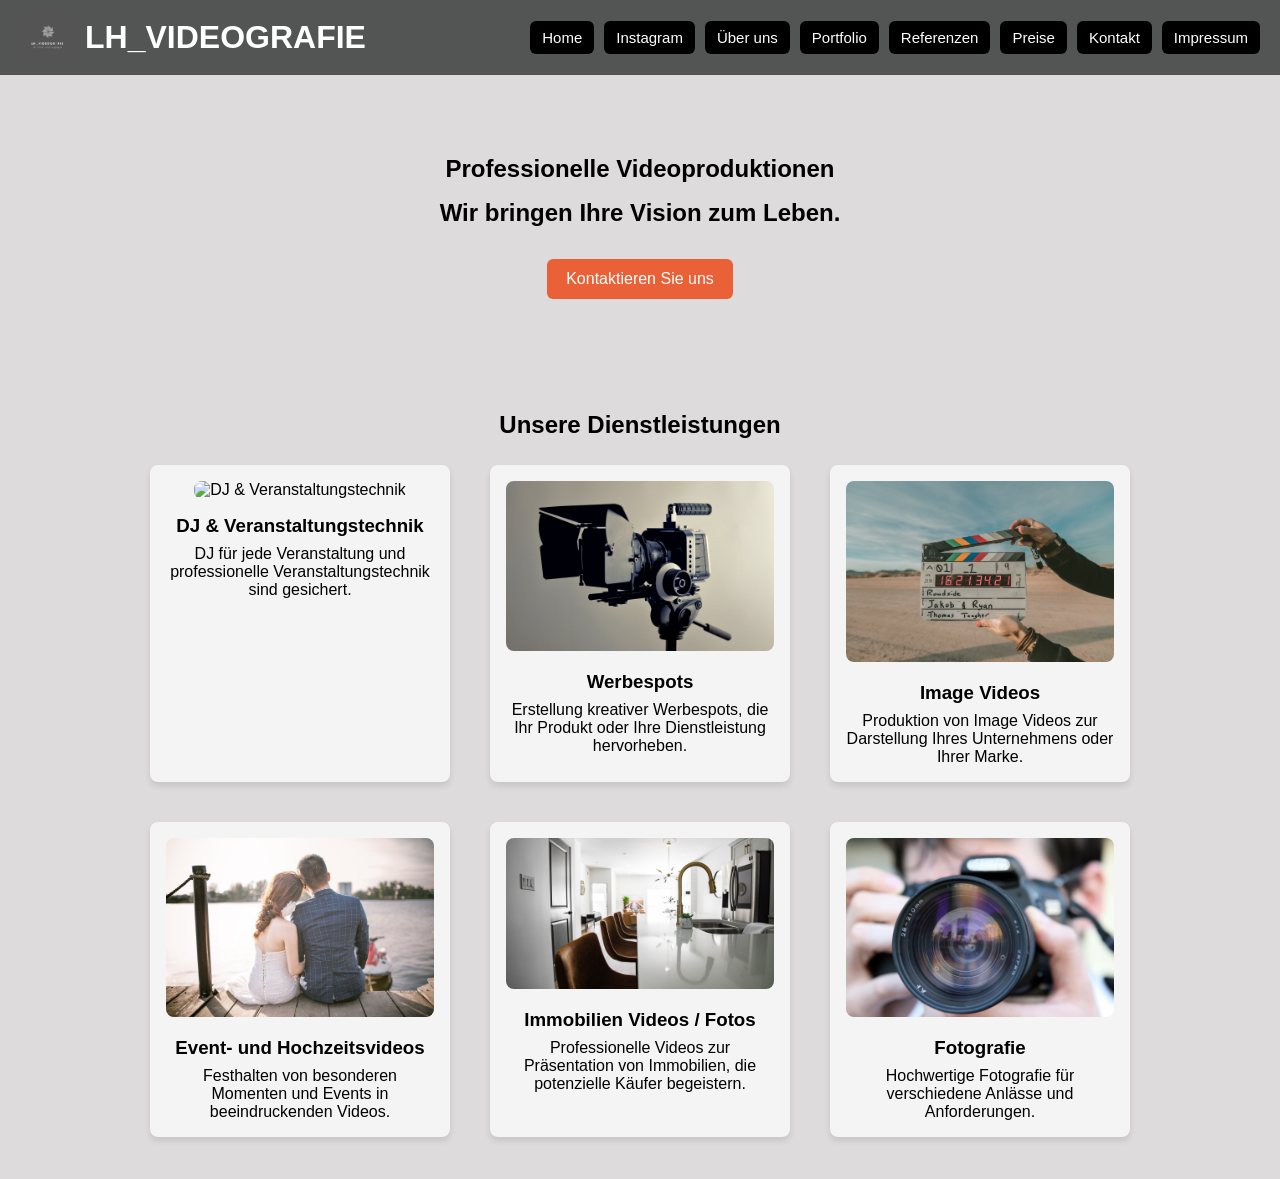
==== index.html @ eb7c2c65 "Update index.html" ====
<!DOCTYPE html>
<html lang="de">
<head>
  <meta charset="UTF-8">
  <meta name="viewport" content="width=device-width, initial-scale=1.0">
  <title>LH_VIDEOGRAFIE</title>

  <link rel="stylesheet" href="Kopf.css">

  <style>
    #hero {
      background: url('frankfurt_dunkel.jpg') no-repeat center center/cover;
      color: black;
      text-align: center;
      padding: 5rem 1rem;
    }

    #hero .btn {
      background: rgb(235, 97, 55);
      color: white;
      padding: 0.7rem 1.2rem;
      text-decoration: none;
      display: inline-block;
      border-radius: 6px;
      margin-top: 1rem;
    }

    h2 {
      text-align: center;
      margin-bottom: 1rem;
    }

    .container {
      width: 90%;
      max-width: 1200px;
      margin: auto;
    }

    .services-box {
      display: flex;
      justify-content: center;
      flex-wrap: wrap;
      gap: 20px;
    }

    .service {
      background: #f4f4f4;
      padding: 1rem;
      border-radius: 8px;
      width: 300px;
      box-shadow: 0 4px 6px rgba(0, 0, 0, 0.1);
      text-align: center;
    }

    .service img {
      width: 100%;
      height: auto;
      border-radius: 8px;
    }

    .service h3 {
      margin: 1rem 0 0.5rem;
    }

    #services {
      padding: 2rem 0;
    }
  </style>
</head>

<body>

  <header class="header">
    <div class="logo-area">
      <img src="Logo.jpg" alt="Logo">
      <h1>LH_VIDEOGRAFIE</h1>
    </div>

    <button id="menu-toggle" class="menu-toggle" aria-label="Menü öffnen">☰</button>

    <nav>
      <ul id="main-nav" class="nav-menu">
        <li><a href="index.html">Home</a></li>
        <li><a href="https://www.instagram.com/lh_videografie/" target="_blank">Instagram</a></li>
        <li><a href="Erfahrung.html">Über uns</a></li>
        <li><a href="portfolio.html">Portfolio</a></li>
        <li><a href="referenzen.html">Referenzen</a></li>
        <li><a href="preise.html">Preise</a></li>
        <li><a href="kontakt.html">Kontakt</a></li>
        <li><a href="impressum.html">Impressum</a></li>
      </ul>
    </nav>
  </header>

  <section id="hero">
    <div class="container">
      <h2>Professionelle Videoproduktionen</h2>
      <h2>Wir bringen Ihre Vision zum Leben.</h2>
      <a href="kontakt.html" class="btn">Kontaktieren Sie uns</a>
    </div>
  </section>

  <section id="services">
    <div class="container">
      <h2>Unsere Dienstleistungen</h2>

      <div class="services-box">

        <div class="service">
          <img src="dj.jpg" alt="DJ & Veranstaltungstechnik">
          <h3>DJ & Veranstaltungstechnik</h3>
          <p>DJ für jede Veranstaltung und professionelle Veranstaltungstechnik sind gesichert.</p>
        </div>

        <div class="service">
          <img src="cam.jpg" alt="Werbespots">
          <h3>Werbespots</h3>
          <p>Erstellung kreativer Werbespots, die Ihr Produkt oder Ihre Dienstleistung hervorheben.</p>
        </div>

        <div class="service">
          <img src="filmproduktion.jpg" alt="Image Videos">
          <h3>Image Videos</h3>
          <p>Produktion von Image Videos zur Darstellung Ihres Unternehmens oder Ihrer Marke.</p>
        </div>

        <div class="service">
          <img src="couple.jpg" alt="Event- und Hochzeitsvideos">
          <h3>Event- und Hochzeitsvideos</h3>
          <p>Festhalten von besonderen Momenten und Events in beeindruckenden Videos.</p>
        </div>

        <div class="service">
          <img src="werbe.jpg" alt="Immobilien Videos">
          <h3>Immobilien Videos / Fotos</h3>
          <p>Professionelle Videos zur Präsentation von Immobilien, die potenzielle Käufer begeistern.</p>
        </div>

        <div class="service">
          <img src="fotog.jpg" alt="Fotografie">
          <h3>Fotografie</h3>
          <p>Hochwertige Fotografie für verschiedene Anlässe und Anforderungen.</p>
        </div>

      </div>
    </div>
  </section>

  <script src="script.js"></script>

</body>
</html>
---- Kopf.css ----
/* RESET */
* {
  margin: 0;
  padding: 0;
  box-sizing: border-box;
  font-family: Arial, sans-serif;
}

body {
  background: #dddbdb;
}

/* HEADER */
.header {
  width: 100%;
  background: rgb(83, 84, 84);
  color: white;
  display: flex;
  align-items: center;
  justify-content: space-between;
  padding: 10px 20px;
  position: sticky;
  top: 0;
  z-index: 1000;
  min-height: 72px;
}

.logo-area {
  display: flex;
  align-items: center;
  gap: 10px;
}

.logo-area img {
  width: 55px;
  height: 55px;
}

/* DESKTOP NAV */
.nav-menu {
  display: flex;
  list-style: none;
  gap: 10px;
  align-items: center;
  flex-wrap: wrap;
  justify-content: flex-end;
}

.nav-menu li a {
  color: white;
  text-decoration: none;
  padding: 8px 12px;
  background: black;
  border-radius: 6px;
  display: block;
  white-space: nowrap;
  font-size: 15px;
}

.nav-menu li a:hover {
  background: rgb(235, 97, 55);
}

/* BURGER */
.menu-toggle {
  display: none;
  font-size: 32px;
  background: none;
  border: none;
  color: white;
  cursor: pointer;
  padding: 10px;
}

/* TABLET + HANDY */
@media (max-width: 1024px) {

  .menu-toggle {
    display: block;
    z-index: 2000;
  }

  .nav-menu {
    display: none;
    position: absolute;
    top: 72px;
    left: 0;
    width: 100%;
    flex-direction: column;
    background: rgb(50, 50, 50);
    padding: 10px 0;
    gap: 0;
  }

  .nav-menu.active {
    display: flex;
  }

  .nav-menu li {
    width: 100%;
    text-align: center;
    margin: 0;
  }

  .nav-menu li a {
    width: 100%;
    border-radius: 0;
    padding: 14px;
    font-size: 16px;
  }
}

/* SERVICES */
.services-box {
  display: flex;
  flex-wrap: wrap;
  justify-content: center;
}

.service {
  background: white;
  margin: 10px;
  padding: 15px;
  width: 280px;
  border-radius: 10px;
  text-align: center;
}

.service img {
  width: 100%;
  border-radius: 10px;
}
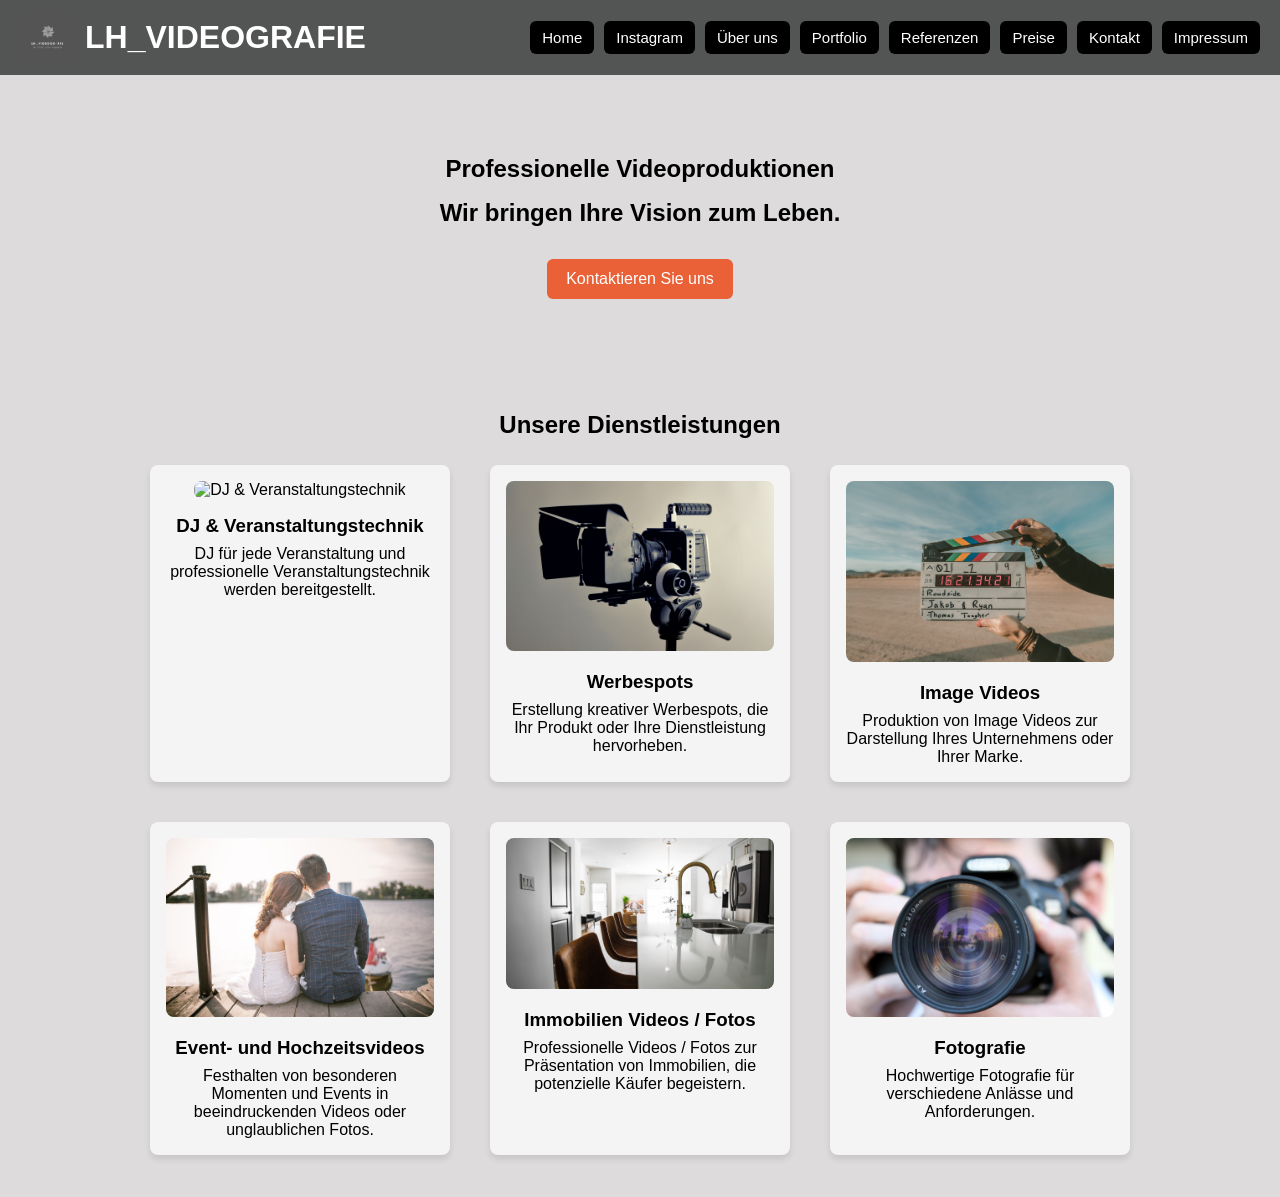
==== commit ff8bd033: "Update index.html" ====
--- a/index.html
+++ b/index.html
@@ -31,7 +31,7 @@
     }
 
     .container {
-      width: 90%;
+      width: 100%;
       max-width: 1200px;
       margin: auto;
     }
@@ -82,7 +82,7 @@
       <ul id="main-nav" class="nav-menu">
         <li><a href="index.html">Home</a></li>
         <li><a href="https://www.instagram.com/lh_videografie/" target="_blank">Instagram</a></li>
-        <li><a href="Erfahrung.html">Über uns</a></li>
+        <li><a href="erfahrung.html">Über uns</a></li>
         <li><a href="portfolio.html">Portfolio</a></li>
         <li><a href="referenzen.html">Referenzen</a></li>
         <li><a href="preise.html">Preise</a></li>
@@ -109,7 +109,7 @@
         <div class="service">
           <img src="dj.jpg" alt="DJ & Veranstaltungstechnik">
           <h3>DJ & Veranstaltungstechnik</h3>
-          <p>DJ für jede Veranstaltung und professionelle Veranstaltungstechnik sind gesichert.</p>
+          <p>DJ für jede Veranstaltung und professionelle Veranstaltungstechnik werden bereitgestellt.</p>
         </div>
 
         <div class="service">
@@ -127,13 +127,13 @@
         <div class="service">
           <img src="couple.jpg" alt="Event- und Hochzeitsvideos">
           <h3>Event- und Hochzeitsvideos</h3>
-          <p>Festhalten von besonderen Momenten und Events in beeindruckenden Videos.</p>
+          <p>Festhalten von besonderen Momenten und Events in beeindruckenden Videos oder unglaublichen Fotos.</p>
         </div>
 
         <div class="service">
           <img src="werbe.jpg" alt="Immobilien Videos">
           <h3>Immobilien Videos / Fotos</h3>
-          <p>Professionelle Videos zur Präsentation von Immobilien, die potenzielle Käufer begeistern.</p>
+          <p>Professionelle Videos / Fotos zur Präsentation von Immobilien, die potenzielle Käufer begeistern.</p>
         </div>
 
         <div class="service">
--- a/Kopf.css
+++ b/Kopf.css
@@ -39,6 +39,7 @@
 
 /* DESKTOP NAV */
 .nav-menu {
+  width: 100%;
   display: flex;
   list-style: none;
   gap: 10px;
@@ -82,6 +83,7 @@
   }
 
   .nav-menu {
+    width: 100%;
     display: none;
     position: absolute;
     top: 72px;
@@ -131,3 +133,116 @@
   width: 100%;
   border-radius: 10px;
 }
+
+
+
+
+
+
+
+/* =========================
+   MOBILE + TABLET
+========================= */
+@media (max-width: 1024px) {
+
+  .header {
+    display: flex;
+    flex-direction: column;   /* Logo oben, Burger darunter */
+    align-items: center;
+    justify-content: center;
+    padding: 10px;
+    gap: 10px;
+    position: relative;
+  }
+
+  .logo-area {
+    justify-content: center;
+    text-align: center;
+    flex-wrap: wrap;
+  }
+
+  .menu-toggle {
+    display: block;
+    position: relative;
+    margin-top: 5px;
+    z-index: 2000;
+  }
+
+  .nav-menu {
+    display: none;
+    flex-direction: column;
+    width: 100%;
+    background: rgb(50, 50, 50);
+    position: relative;   /* nicht mehr außerhalb */
+    top: 0;
+    left: 0;
+    padding: 10px 0;
+    gap: 0;
+  }
+
+  .nav-menu.active {
+    display: flex;
+  }
+
+  .nav-menu li {
+    width: 100%;
+    text-align: center;
+    margin: 4px 0;
+  }
+
+  .nav-menu li a {
+    width: 100%;
+    border-radius: 0;
+    padding: 12px;
+  }
+}
+
+
+
+
+
+
+
+
+
+/* =========================
+   RESPONSIVE TABLE (MOBILE)
+========================= */
+@media (max-width: 768px) {
+
+  .price-list thead {
+    display: none; /* Kopfzeile ausblenden */
+  }
+
+  .price-list, 
+  .price-list tbody, 
+  .price-list tr, 
+  .price-list td {
+    display: block;
+    width: 100%;
+  }
+
+  .price-list tr {
+    margin-bottom: 15px;
+    background: #fff;
+    border-radius: 10px;
+    box-shadow: 0 2px 6px rgba(0,0,0,0.1);
+    overflow: hidden;
+  }
+
+  .price-list td {
+    text-align: right;
+    padding: 12px;
+    position: relative;
+    border: none;
+    border-bottom: 1px solid #eee;
+  }
+
+  .price-list td::before {
+    content: attr(data-label);
+    position: absolute;
+    left: 12px;
+    font-weight: bold;
+    text-align: left;
+  }
+}
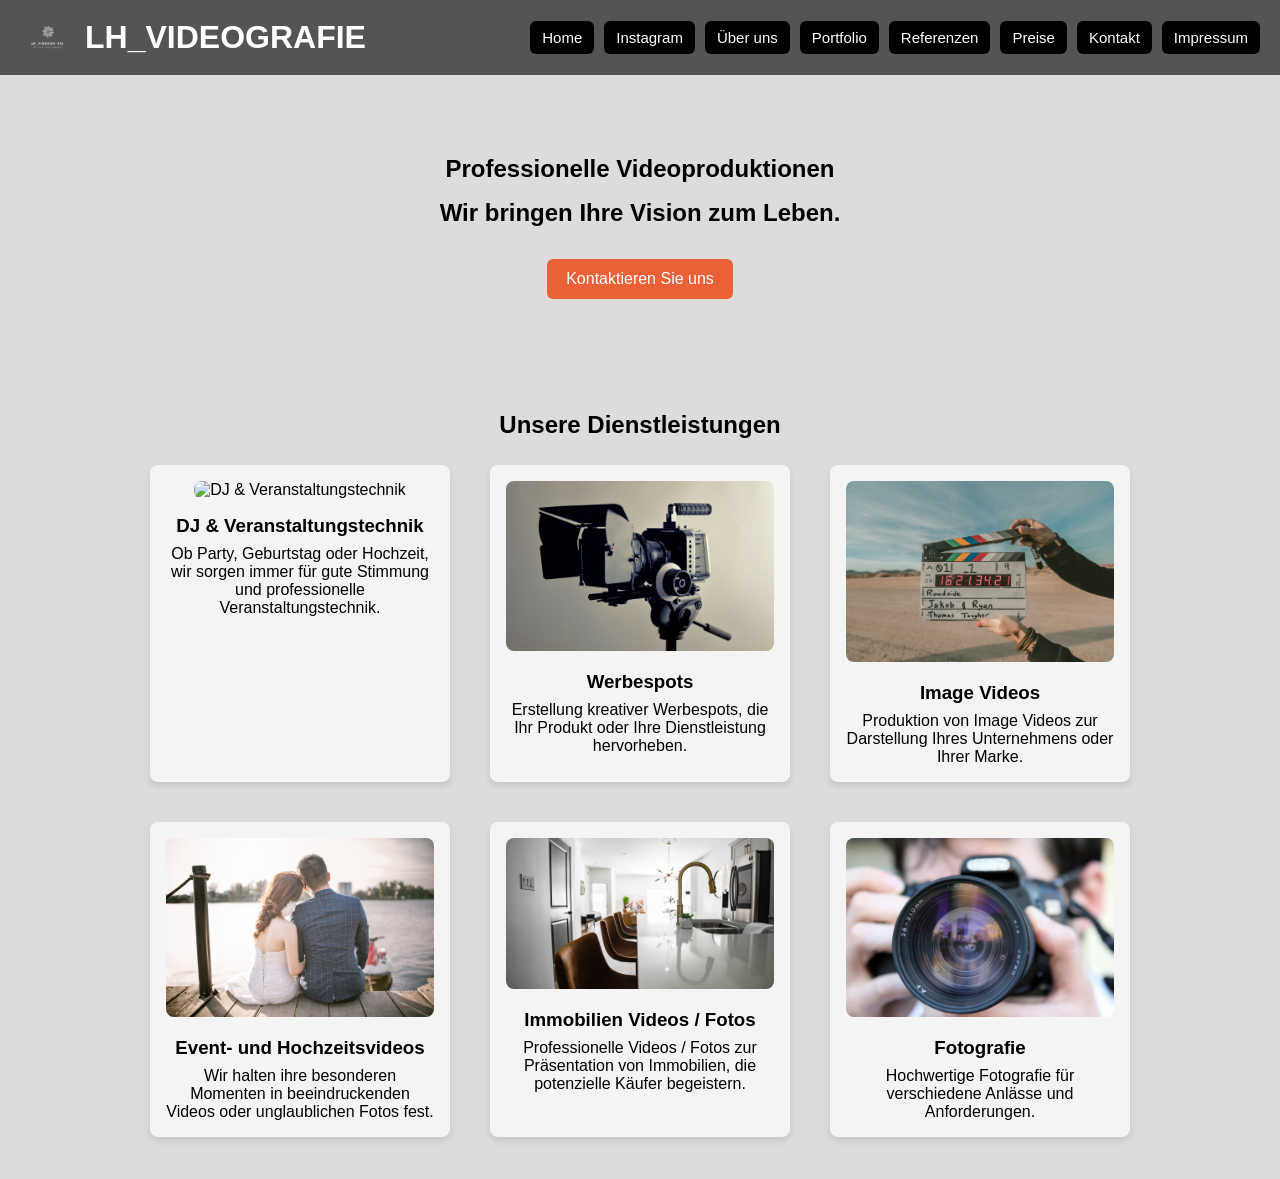
==== commit 7e18e3f8: "Update index.html" ====
--- a/index.html
+++ b/index.html
@@ -109,7 +109,7 @@
         <div class="service">
           <img src="dj.jpg" alt="DJ & Veranstaltungstechnik">
           <h3>DJ & Veranstaltungstechnik</h3>
-          <p>DJ für jede Veranstaltung und professionelle Veranstaltungstechnik werden bereitgestellt.</p>
+          <p>Ob Party, Geburtstag oder Hochzeit, wir sorgen immer für gute Stimmung und professionelle Veranstaltungstechnik.</p>
         </div>
 
         <div class="service">
@@ -127,7 +127,7 @@
         <div class="service">
           <img src="couple.jpg" alt="Event- und Hochzeitsvideos">
           <h3>Event- und Hochzeitsvideos</h3>
-          <p>Festhalten von besonderen Momenten und Events in beeindruckenden Videos oder unglaublichen Fotos.</p>
+          <p>Wir halten ihre besonderen Momenten in beeindruckenden Videos oder unglaublichen Fotos fest.</p>
         </div>
 
         <div class="service">
--- a/Kopf.css
+++ b/Kopf.css
@@ -75,15 +75,14 @@
 }
 
 /* TABLET + HANDY */
-@media (max-width: 1024px) {
+@media (max-width: 1080px) {
 
   .menu-toggle {
-    display: block;
+    display: flex;
     z-index: 2000;
   }
 
   .nav-menu {
-    width: 100%;
     display: none;
     position: absolute;
     top: 72px;
@@ -97,6 +96,8 @@
 
   .nav-menu.active {
     display: flex;
+    position: absolute;
+    top: auto;
   }
 
   .nav-menu li {
@@ -134,12 +135,6 @@
   border-radius: 10px;
 }
 
-
-
-
-
-
-
 /* =========================
    MOBILE + TABLET
 ========================= */
@@ -202,9 +197,6 @@
 
 
 
-
-
-
 /* =========================
    RESPONSIVE TABLE (MOBILE)
 ========================= */
@@ -218,7 +210,8 @@
   .price-list tbody, 
   .price-list tr, 
   .price-list td {
-    display: block;
+    display: flex;
+    flex-direction: column;
     width: 100%;
   }
 
@@ -246,3 +239,5 @@
     text-align: left;
   }
 }
+
+
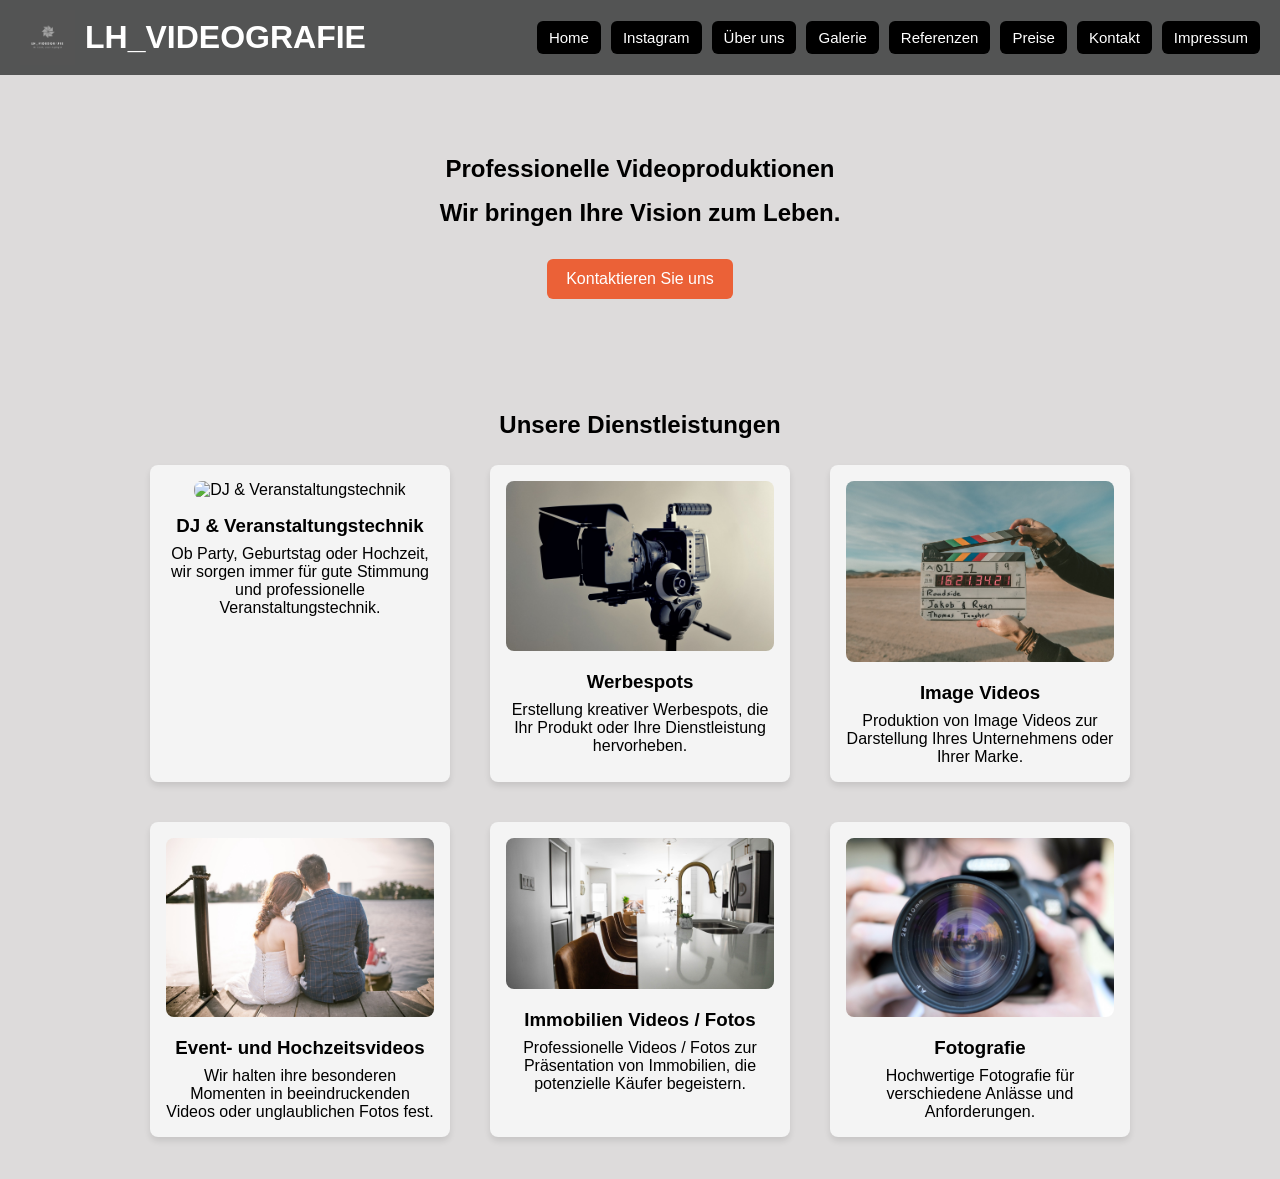
==== commit 0825ee4e: "Update index.html" ====
--- a/index.html
+++ b/index.html
@@ -83,7 +83,7 @@
         <li><a href="index.html">Home</a></li>
         <li><a href="https://www.instagram.com/lh_videografie/" target="_blank">Instagram</a></li>
         <li><a href="erfahrung.html">Über uns</a></li>
-        <li><a href="portfolio.html">Portfolio</a></li>
+        <li><a href="portfolio.html">Galerie</a></li>
         <li><a href="referenzen.html">Referenzen</a></li>
         <li><a href="preise.html">Preise</a></li>
         <li><a href="kontakt.html">Kontakt</a></li>
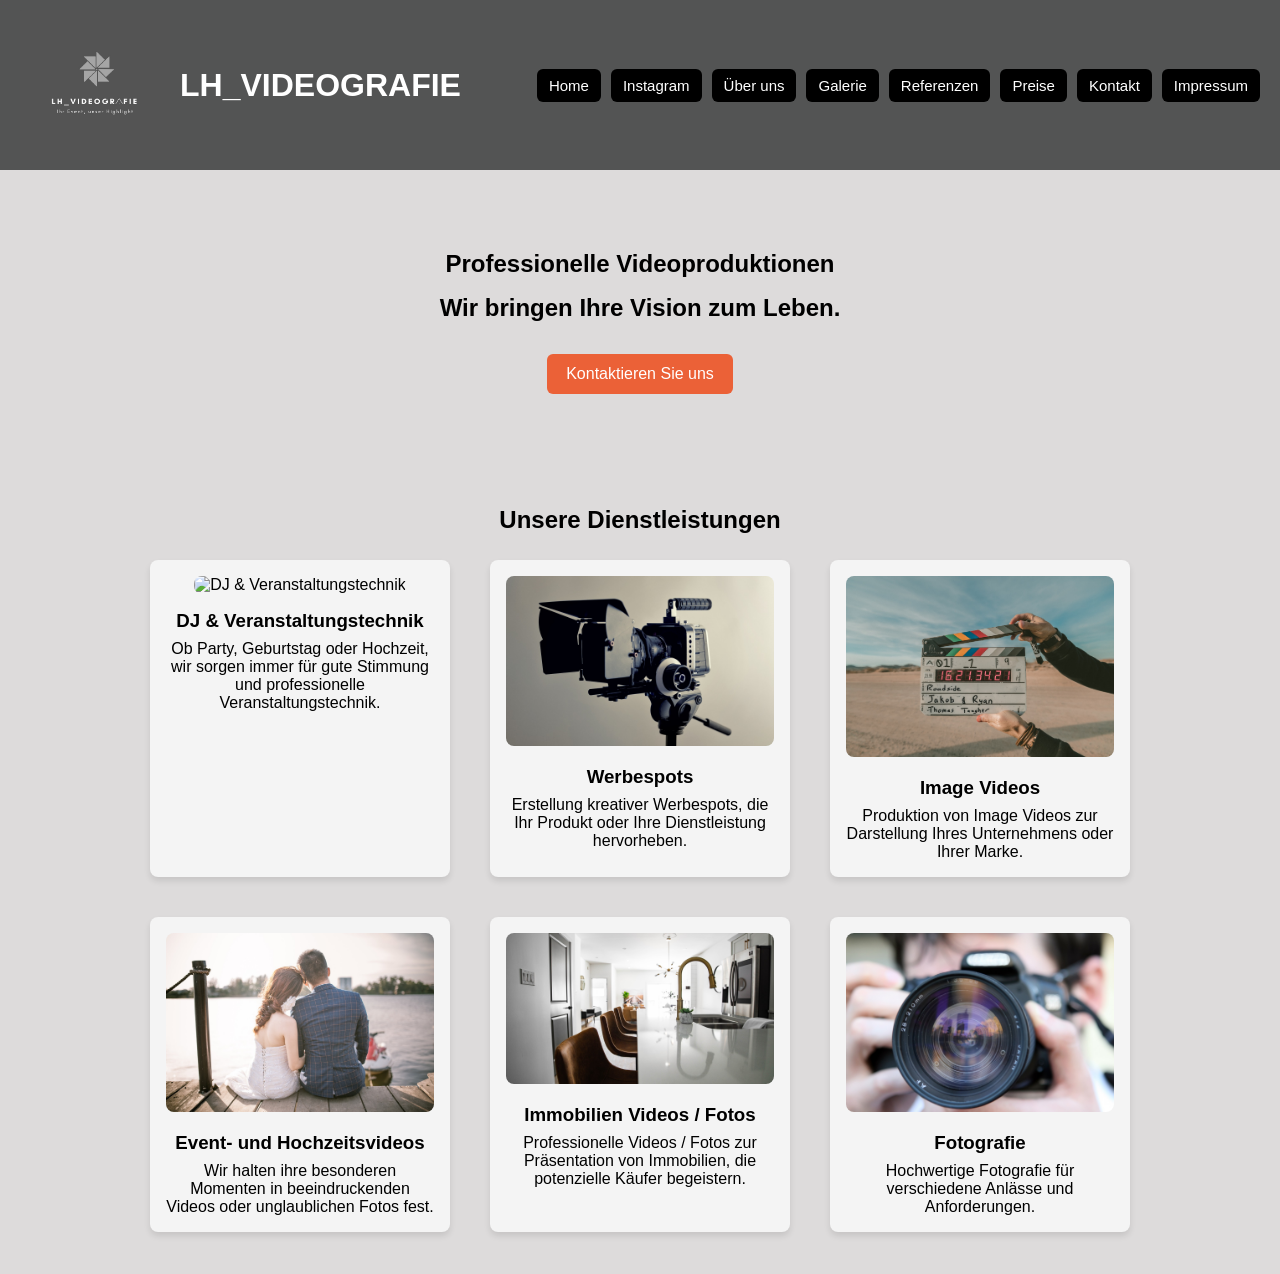
==== commit f896fbeb: "Update index.html" ====
--- a/index.html
+++ b/index.html
@@ -4,6 +4,11 @@
   <meta charset="UTF-8">
   <meta name="viewport" content="width=device-width, initial-scale=1.0">
   <title>LH_VIDEOGRAFIE</title>
+  <meta name="description" content="LH Videografie ist ein Videograf, Fotograf, DJ und Veranstaltungstechniker aus der Nähe von Darmstadt und Mannheim, Hessen und Baden-Württemberg. Professionelle Videoproduktion in Deutschland sowie Dj und Veranstaltungstechnik anbietet.">
+
+  <meta name="keywords" content="Videograf, Fotograf, DJ, Veranstaltungstechnik, Hochzeitsvideo, Immobilienfotos und Videos, Eventvideo, Imagefilm, Eventfotografie, LH Videografie, Mannheim, Rhein-neckar, Hessen, Baden-Württemberg, Darmstadt">
+
+  <meta name="author" content="LH Videografie">
 
   <link rel="stylesheet" href="Kopf.css">
 
--- a/Kopf.css
+++ b/Kopf.css
@@ -33,8 +33,8 @@
 }
 
 .logo-area img {
-  width: 55px;
-  height: 55px;
+  width: 150px;
+  height: 150px;
 }
 
 /* DESKTOP NAV */
